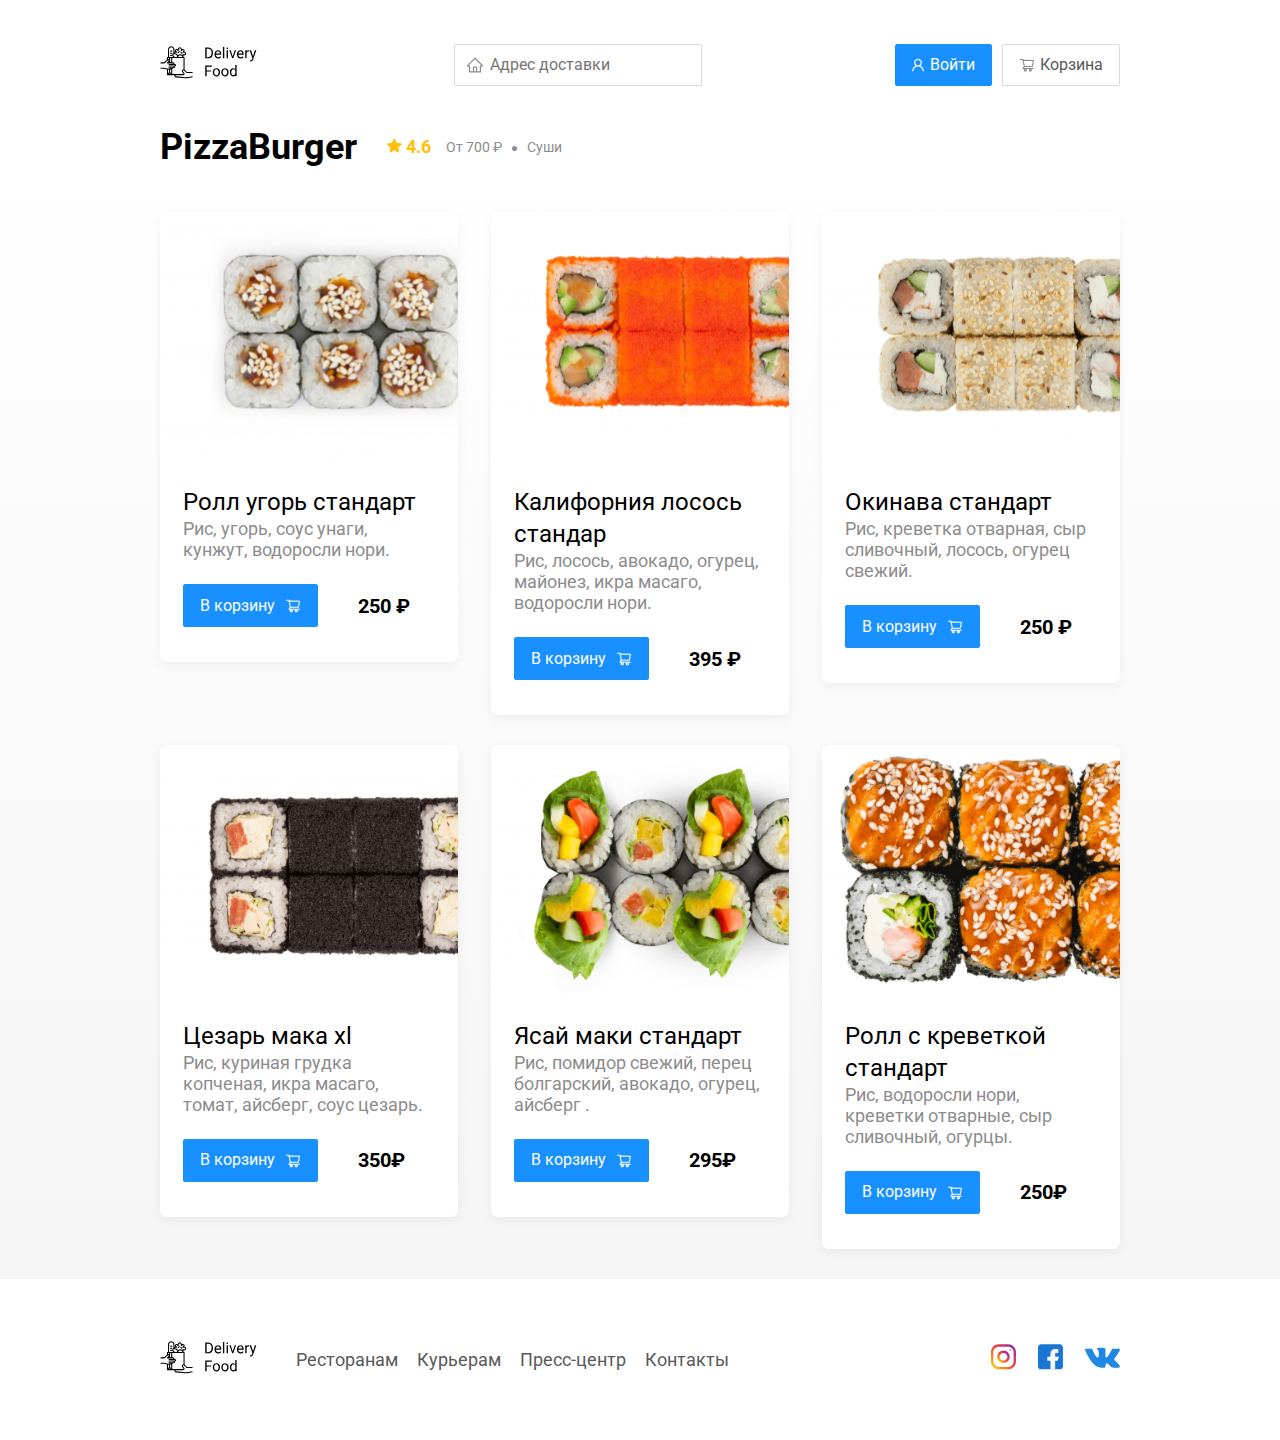
==== restaurant.html @ 7a670e58 "Add files via upload" ====
<!DOCTYPE html>
<html lang="ru">
<head>
    <meta charset="UTF-8">
    <meta name="viewport" content="width=device-width, initial-scale=1.0">
    <title>Pizza Burger</title>
    <link href="https://fonts.googleapis.com/css?family=Roboto:400,700&display=swap&subset=cyrillic" rel="stylesheet"> 
    <link rel="stylesheet" href="css\normalize.css">
    <link rel="stylesheet" href="css/style.css">
    
</head>
<body>
 <div class="container">
    <header class="header">
        <a href="index.html" class="logo">
            <img src="img/logo.svg" alt="Logo" >
        </a>
        <input type="text" class="input input-address" placeholder="Адрес доставки">
        <div class="buttons">
            <button class="button button-primary">
                <img src="img/user.svg" alt="user" class="button-icon" >
                <span class="button-text">Войти</span>
                </button>
            <button class="button">
               <img src="img/shopping-cart.svg" alt="shopping-cart" class="button-icon"> 
               <span class="button-text">Корзина</span>
            </button>
        </div>
    </header>      
 </div>
 <main class="main">
     <div class="container">
        
    
        <section class="restaurants">
           <div class="section-heading">
               <h2 class="section-title">PizzaBurger</h2>
               <div class="card-info">
                <div class="rating"><img src="img/star.svg" alt="star" class ="rating-star">
                    4.6                       </div>
                 <div class="price">От 700 ₽</div>
                 <div class="category">Суши</div>
            </div>
            <!-- /.card-info -->
    
           </div> 
           <div class="cards">
               <div class="card">
                   <img src="img\promo1.svg" alt="image" class="card-image">
                   <div class="card-text">
                       <div class="card-heading">
                           <h3 class="card-title card-title-reg">Ролл угорь стандарт</h3>
                           
                       </div>
                       <!-- /.card-heading -->
                       <div class="card-info">
                            <div class="ingredients">Рис, угорь, соус унаги, кунжут, водоросли нори.</div>
                       </div>
                       <!-- /.card-info -->
                       <div class="card-buttons">
                           <button class="button button-primary">
                               <span class="button-card-text">В корзину</span>
                               <img src="img\sopping-white.svg" alt="shopping-cart" class="button-card-image">
                           </button>
                           <strong class="card-price-bold">250 ₽</strong>
                       </div>
                   </div>
                   <!-- /.card-text -->
               </div>
               <!-- /.card -->
    
               <div class="card">
                <img src="img\promo2.svg" alt="image" class="card-image">
                <div class="card-text">
                    <div class="card-heading">
                        <h3 class="card-title card-title-reg">Калифорния лосось стандар</h3>
                        
                    </div>
                    <!-- /.card-heading -->
                    <div class="card-info">
                         <div class="ingredients">Рис, лосось, авокадо, огурец, майонез, икра масаго, водоросли нори.</div>
                    </div>
                    <!-- /.card-info -->
                    <div class="card-buttons">
                        <button class="button button-primary">
                            <span class="button-card-text">В корзину</span>
                            <img src="img\sopping-white.svg" alt="shopping-cart" class="button-card-image">
                        </button>
                        <strong class="card-price-bold">395 ₽</strong>
                    </div>
                </div>
                <!-- /.card-text -->
            </div>
            <!-- /.card -->
    
            <div class="card">
                <img src="img\promo3.svg" alt="image" class="card-image">
                <div class="card-text">
                    <div class="card-heading">
                        <h3 class="card-title card-title-reg">Окинава стандарт</h3>
                        
                    </div>
                    <!-- /.card-heading -->
                    <div class="card-info">
                         <div class="ingredients">Рис, креветка отварная, сыр сливочный, лосось, огурец свежий.</div>
                    </div>
                    <!-- /.card-info -->
                    <div class="card-buttons">
                        <button class="button button-primary">
                            <span class="button-card-text">В корзину</span>
                            <img src="img\sopping-white.svg" alt="shopping-cart" class="button-card-image">
                        </button>
                        <strong class="card-price-bold">250 ₽</strong>
                    </div>
                </div>
                <!-- /.card-text -->
            </div>
            <!-- /.card -->
    
            <div class="card">
                <img src="img\promo4.svg" alt="image" class="card-image">
                <div class="card-text">
                    <div class="card-heading">
                        <h3 class="card-title card-title-reg">Цезарь мака xl</h3>
                        
                    </div>
                    <!-- /.card-heading -->
                    <div class="card-info">
                         <div class="ingredients">Рис, куриная грудка копченая, икра масаго, томат, айсберг, соус цезарь.</div>
                    </div>
                    <!-- /.card-info -->
                    <div class="card-buttons">
                        <button class="button button-primary">
                            <span class="button-card-text">В корзину</span>
                            <img src="img\sopping-white.svg" alt="shopping-cart" class="button-card-image">
                        </button>
                        <strong class="card-price-bold">350₽</strong>
                    </div>
                </div>
                <!-- /.card-text -->
            </div>
            <!-- /.card -->
    
            <div class="card">
                <img src="img\promo5.svg" alt="image" class="card-image">
                <div class="card-text">
                    <div class="card-heading">
                        <h3 class="card-title card-title-reg">Ясай маки стандарт</h3>
                        
                    </div>
                    <!-- /.card-heading -->
                    <div class="card-info">
                         <div class="ingredients">Рис, помидор свежий, перец болгарский, авокадо, огурец, айсберг .</div>
                    </div>
                    <!-- /.card-info -->
                    <div class="card-buttons">
                        <button class="button button-primary">
                            <span class="button-card-text">В корзину</span>
                            <img src="img\sopping-white.svg" alt="shopping-cart" class="button-card-image">
                        </button>
                        <strong class="card-price-bold">295₽</strong>
                    </div>
                </div>
                <!-- /.card-text -->
            </div>
            <!-- /.card -->
    
            <div class="card">
                <img src="img\promo6.svg" alt="image" class="card-image">
                <div class="card-text">
                    <div class="card-heading">
                        <h3 class="card-title card-title-reg">Ролл с креветкой стандарт</h3>
                        
                    </div>
                    <!-- /.card-heading -->
                    <div class="card-info">
                         <div class="ingredients">Рис, водоросли нори, креветки отварные, сыр сливочный, огурцы.</div>
                    </div>
                    <!-- /.card-info -->
                    <div class="card-buttons">
                        <button class="button button-primary">
                            <span class="button-card-text">В корзину</span>
                            <img src="img\sopping-white.svg" alt="shopping-cart" class="button-card-image">
                        </button>
                        <strong class="card-price-bold">250₽</strong>
                    </div>
                </div>
                <!-- /.card-text -->
            </div>
            <!-- /.card -->
            
    
           </div>
           <!-- /.cards -->
        </section>  
     </div>
     <!-- /.conteiner -->
 </main>
 <footer class="footer">
     <div class="container">
       <div class="footer-block">
        <a href="index.html" class="footer-logo">
            <img src="img/logo.svg" alt="Logo" >
        </a>
           <nav class="footer-nav">
               <a href="#" class="footer-link">Ресторанам</a>
               <a href="#" class="footer-link">Курьерам</a>
               <a href="#" class="footer-link">Пресс-центр</a>
               <a href="#" class="footer-link">Контакты</a>
           </nav>
           <div class="social-links">
               <a href="#" class="social-link"><img src="img\Group 1.svg"></a>
               <a href="#" class="social-link"><img src="img\Group 2.svg"></a>
               <a href="#" class="social-link"><img src="img\Group 3.svg"></a>
           </div>
           <!-- /.cocial-links -->
       </div>  

     </div>
 </footer>
 <!-- /.footer -->
</body>
</html>
---- css/style.css ----
* {
    box-sizing: border-box;
}
body {
    font-family: 'Roboto', sans-serif;
    padding-top: 44px;
}
.main {
    background: linear-gradient(180deg, rgba(245, 245, 245, 0) 1.04%, #F5F5F5 100%);
}
.container {
    max-width: 1200px;
    margin: auto;
}
.header {
    display: flex;
    align-items: center;
    justify-content: space-between;
    margin-bottom: 40px;
}
.input {
    background: #FFFFFF;
    border: 1px solid #D9D9D9;
    border-radius: 2px;
    font-size: 16px;
    line-height: 24px;
    padding: 8px;
    padding-left: 35px;
    background-repeat: no-repeat;
    background-position: left 11px center;
}
.input-address {
    flex: 0,8;
    background-image: url(../img/home.svg);
      
}
.input-search {
    width: 300px;
    background-image: url(../img/search.svg);
    margin-left: auto;    
}
.buttons {
    display: flex;
    align-items: center;
}
.button {
    display: flex;
    align-items: center;
    padding: 8px 16px;
    background: #FFFFFF;
    border: 1px solid #D9D9D9;
    box-sizing: border-box;
    box-shadow: 0px 0px 2px rgba(0, 0, 0, 0.0015);
    border-radius: 2px;
    color: #595959;
    font-size: 16px;
    line-height: 24px;  
}
.button-primary {
    background: #1890FF;
    border: 1px solid #1890FF;
    color: #FFFFFF;
    margin-right: 10px;
}
.button-icon {
    margin-right: 6px;
}
.button-card-text {
    margin-right: 10px;
}
.promo {
    box-shadow: 0px 7px 12px rgba(158, 158, 163, 0.1);
    background: #FFF1B8 url(../img/promo-img.png) no-repeat top -100px right -190px / 700px;
    border-radius: 10px;
    padding: 68px 70px;
    margin-bottom: 56px;
}
.promo-title {
    font-style: normal;
    font-weight: bold;
    font-size: 39px;
    line-height: 46px;
    color: #302C34;
}
.promo-text {
    max-width: 538px;
    font-style: normal;
    font-weight: normal;
    font-size: 24px;
    line-height: 28px;
    color: #302C34;

}
.section-heading {
    display: flex;
    align-items: center;
    
    margin-bottom: 44px;
}
.section-title {
    font-style: normal;
    font-weight: bold;
    font-size: 36px;
    line-height: 42px;
    color: #000000;
    margin: 0;
    margin-right: 30px;
}
.cards {
    display: flex;
    flex-wrap: wrap;
    justify-content: space-between;
    align-items: flex-start;
}
.card {
    background: #FFFFFF;
    box-shadow: 0px 4px 12px rgba(0, 0, 0, 0.05);
    border-radius: 7px;
    overflow: hidden;
    margin-bottom: 30px;
    flex-basis: 31%;
    text-decoration: none;
}
.card-image {
    width: 384px;
    height: 250px;
    object-fit: cover;
}
.card-text {
    padding-top: 20px;
    padding-bottom: 35px;
    padding-right: 23px;
    padding-left: 23px;
}
.card-heading {
    display: flex;
    align-items: center;
    justify-content: space-between;
}
.card-title {
    margin: 0;
    font-style: normal;
    font-weight: bold;
    font-size: 24px;
    line-height: 32px;
}
.card-title-reg {
    font-weight: 400;
}
.card-tag {
    font-style: normal;
    font-weight: normal;
    font-size: 12px;
    line-height: 20px;
    color: #FFFFFF;
    background: #262626;
    border-radius: 2px;
    padding: 1px 8px;
}
.card-info {
    display: flex;
    align-items: center;
    flex-wrap: wrap;
    
}
.card-buttons {
    display: flex;
    align-items: center;
    margin-top: 24px;
    
}
.card-price-bold {
    font-style: normal;
    font-weight: bold;
    font-size: 20px;
    line-height: 32px;
    margin-left: 30px;
}
.rating {
    margin-right: 26px;
    color: #FFC107;
    font-weight: bold;
    font-size: 18px;
    line-height: 32px;
}
.price,
.category {
    color: #8C8C8C;
    font-size: 18px;
    line-height: 32px;
}
.price {
    margin-right: 10px;
}
.ingredients {
    color: #8C8C8C;
    font-size: 18px;
    line-height: 21px;
}
.category {
    text-overflow: ellipsis;
    overflow: hidden;
    white-space: nowrap;
    max-width: 150px;
}
.price:after {
    content: "";
    width: 5px;
    height: 5px;
    background-color: #8c8c8c;
    display: inline-block;
    vertical-align: middle;
    border-radius: 50%;
    margin-left: 10px;
}
.footer {
    padding: 60px 0;
}
.footer-block {
    display: flex;
    align-items: center;
    justify-content: space-between;
}
.footer-nav {
    margin-left: 35px;
    margin-right: auto;
}
.footer-link {
    display: inline-block;
    color: #595959;
    font-style: normal;
    font-weight: normal;
    font-size: 18px;
    line-height: 21px;
    text-decoration: none;

}
.footer-link:not(:last-child) {
    margin-right: 15px;
}
.social-links {
    display: flex;
    align-items: center;
    }
.social-link:not(:last-child) {
    margin-right: 21px;
}

@media (max-width: 1366px) {
    .container {
        max-width: 960px;
    }
   .promo {
       background-position: center right -300px;
       background-size: 750px;
   } 
   .rating {
       margin-right: 15px;

   }
    .category,.price {
        font-size: 14px;
    }
    
}
@media (max-width: 992px) {
    .container {
        max-width: 750px;
    }
    .promo {
        padding: 50px;
        background-size: 500px;
        background-position: center right -150px;
    }
    .promo-text {
        font-size: 18px;
        max-width: 400px;
    }
    .card {
        flex-basis: 49%;
    }
    .footer-link {
        font-size: 16px;
    }

}
@media (max-width: 768px) {
    .container {
        min-width: 560px;
    }
    .card-info {
        flex-wrap: wrap;

    }
    .card.rating {
        flex-basis: 100%;
    }
    .card-title {
        font-size: 18px;
    }
    .promo {
        background-size: 400px;
        background-position: bottom 50px right;
        
    }
    .promo-title {
        font-size: 24px;
        line-height: 1.4;
        
    }
    .promo-text {
        margin-top: o;
    }
    

}
@media (max-width: 578px) {
    .container {
        width: 90%;
    }
    .header {
        flex-wrap: wrap;
    }
    .input-address {
        margin-top: 15px;
        order: 5;
        flex: 1;
    }
    .promo {
        background-color: none;

    }
    .promo-title {
        margin-bottom: 10px;
    }
    .section-title {
        font-size: 20px;
    }
    .card {
        flex-basis: 100%;
    }
    .card-image {
        width: 100%;
    }
    .footer {
        padding: 30px 0;
    }
    .footer-block {
        align-items: flex-start;
    }
    .footer-nav {
        margin-left: 0;
        margin-right: 0;
        order: 0;
        display: flex;
        flex-direction: column;
    }
    .footer-logo {
        margin-right: 15px;
        order: 1;
    }
    .social-links {
        order: 2;
    }
}
@media (max-width: 480px) {
    .button-text {
        display: none;
    }
    .button {
        min-height: 40px;
    }
    .button-icon {
        margin: 0;
    }
    .section-heading {
        flex-wrap: wrap;
    }
    .promo {
        padding: 20px;
    }
    .footer-block {
        flex-wrap: wrap;
        flex-direction: column;
        align-items: center;
    }
    .footer-logo {
        order: 0;
        margin-bottom: 20px;
    }
    .footer-nav {
        margin-bottom: 20px;
        text-align: center;
    }
    .footer-link:not(last-shild) {
        margin-right: 0;
    }
}
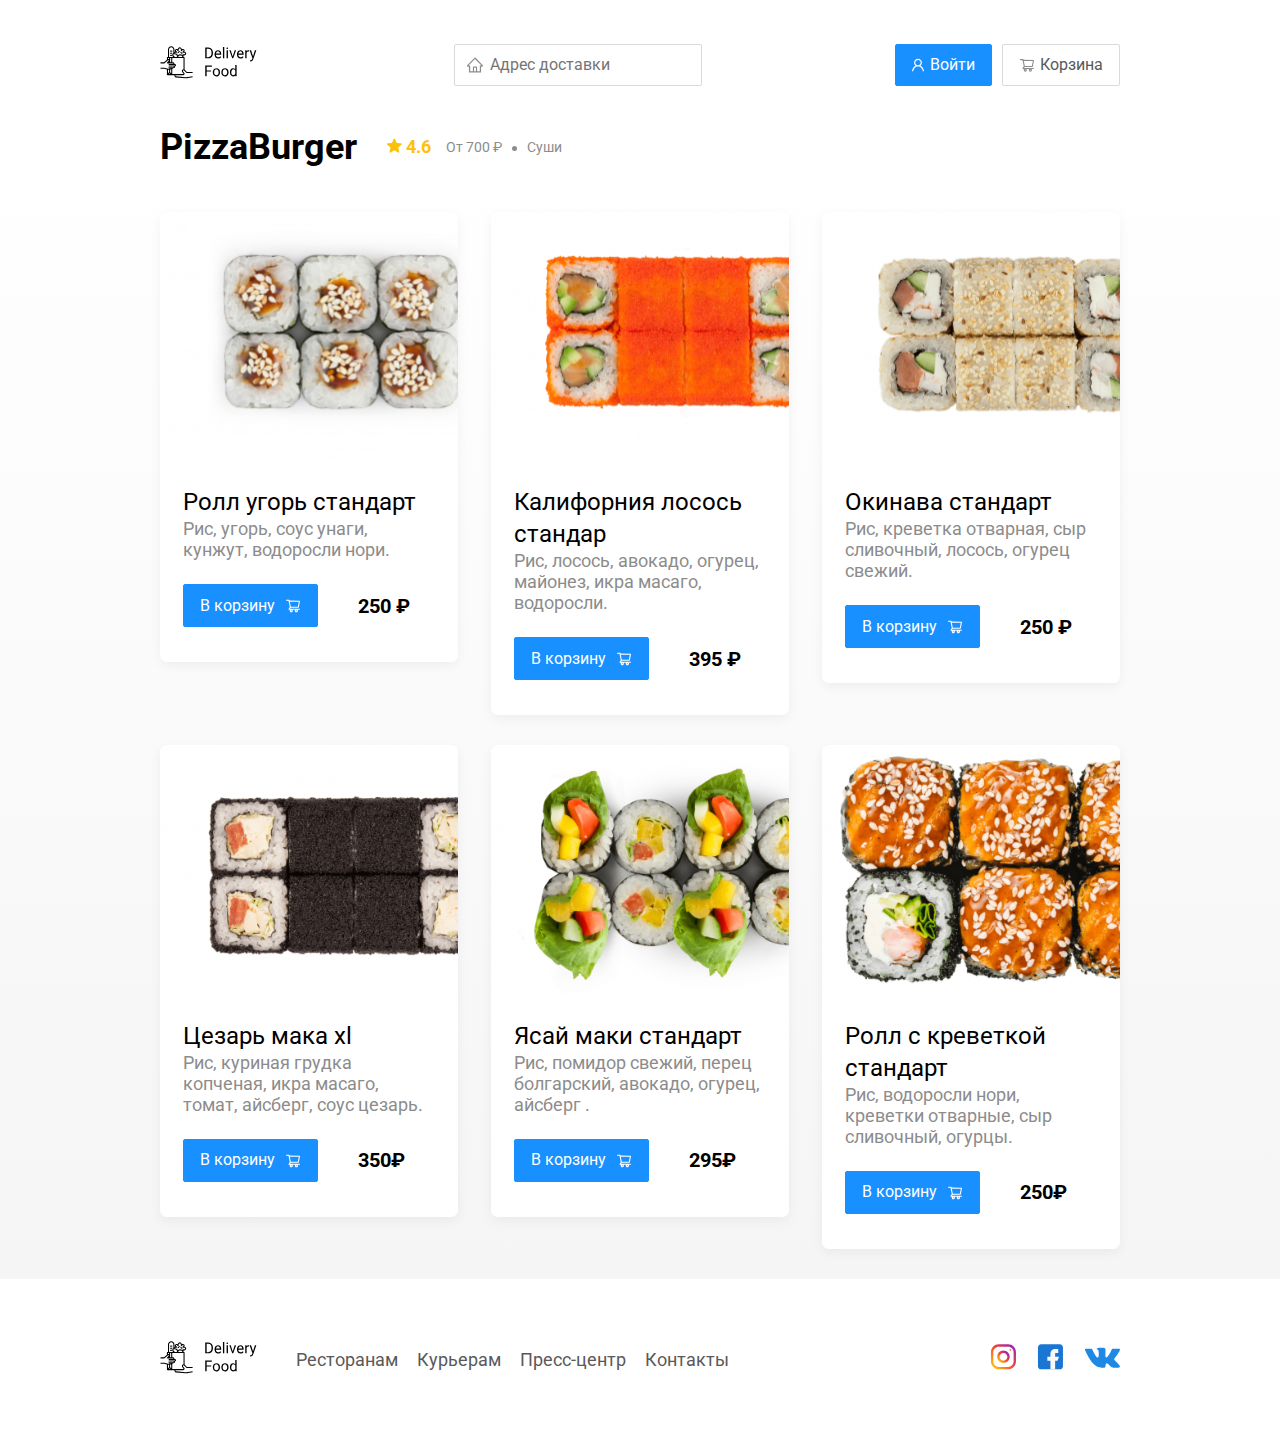
==== commit eb39e82b: "Add files via upload" ====
--- a/restaurant.html
+++ b/restaurant.html
@@ -7,12 +7,13 @@
     <link href="https://fonts.googleapis.com/css?family=Roboto:400,700&display=swap&subset=cyrillic" rel="stylesheet"> 
     <link rel="stylesheet" href="css\normalize.css">
     <link rel="stylesheet" href="css/style.css">
+    <link rel="stylesheet" href="css\animate.css">
     
 </head>
 <body>
  <div class="container">
     <header class="header">
-        <a href="index.html" class="logo">
+        <a href="index.html" class="logo animated bounce">
             <img src="img/logo.svg" alt="Logo" >
         </a>
         <input type="text" class="input input-address" placeholder="Адрес доставки">
@@ -21,7 +22,7 @@
                 <img src="img/user.svg" alt="user" class="button-icon" >
                 <span class="button-text">Войти</span>
                 </button>
-            <button class="button">
+            <button class="button" id="cart-button">
                <img src="img/shopping-cart.svg" alt="shopping-cart" class="button-icon"> 
                <span class="button-text">Корзина</span>
             </button>
@@ -78,7 +79,7 @@
                     </div>
                     <!-- /.card-heading -->
                     <div class="card-info">
-                         <div class="ingredients">Рис, лосось, авокадо, огурец, майонез, икра масаго, водоросли нори.</div>
+                         <div class="ingredients">Рис, лосось, авокадо, огурец, майонез, икра масаго, водоросли.</div>
                     </div>
                     <!-- /.card-info -->
                     <div class="card-buttons">
@@ -219,5 +220,69 @@
      </div>
  </footer>
  <!-- /.footer -->
+
+ <div class="modal">
+     <div class="modal-dialog">
+         <div class="modal-header">
+             <h3 class="modal-title">Корзина</h3>
+             <button class="close">&times;</button>
+         </div>
+         <!-- /.modal-header -->
+         <div class="modal-body">
+             <div class="food-row">
+                 <span class="food-name">Ролл угорь стандарт</span>
+                 <strong class="food-price">250 ₽</strong>
+                 <div class="food-counter">
+                     <button class="counter-button">-</button>
+                     <span class="counter">1</span>
+                     <button class="counter-button">+</button>
+                 </div>
+             </div>
+             <!-- /.food-row -->
+             <div class="food-row">
+                <span class="food-name">Ролл угорь стандарт</span>
+                <strong class="food-price">250 ₽</strong>
+                <div class="food-counter">
+                    <button class="counter-button">-</button>
+                    <span class="counter">1</span>
+                    <button class="counter-button">+</button>
+                </div>
+            </div>
+            <!-- /.food-row -->
+            <div class="food-row">
+                <span class="food-name">Ролл угорь стандарт</span>
+                <strong class="food-price">250 ₽</strong>
+                <div class="food-counter">
+                    <button class="counter-button">-</button>
+                    <span class="counter">1</span>
+                    <button class="counter-button">+</button>
+                </div>
+            </div>
+            <!-- /.food-row -->
+            <div class="food-row">
+                <span class="food-name">Ролл угорь стандарт</span>
+                <strong class="food-price">250 ₽</strong>
+                <div class="food-counter">
+                    <button class="counter-button">-</button>
+                    <span class="counter">1</span>
+                    <button class="counter-button">+</button>
+                </div>
+            </div>
+            <!-- /.food-row -->
+             
+         </div>
+         <!-- /.modal-body -->
+         <div class="modal-footer">
+             <span class="modal-pricetag">1250 ₽</span>
+             <div class="footer-buttons">
+                 <button class="button button-primary">Оформить заказ</button>
+                 <button class="button">Отмена</button>
+             </div>
+         </div>
+         <!-- /.modal-footer -->
+     </div>
+     <!-- /.modal-dialog -->
+ </div>
+ <script src="js\main.js"></script>
 </body>
 </html>--- a/css/style.css
+++ b/css/style.css
@@ -245,6 +245,110 @@
 .social-link:not(:last-child) {
     margin-right: 21px;
 }
+.modal {
+
+    position: fixed;
+    left: 0;
+    top: 0;
+    width: 100%;
+    height: 100%;
+    background: rgba(0, 0, 0, 0.4);
+    display: none;
+}
+.is-open {
+    display: flex;
+}
+.modal-dialog {
+    max-width: 780px;
+    width: 95%;
+    background: #FFFFFF;
+    border-radius: 5px;
+    margin: auto;
+    padding: 40px 45px;
+}
+.modal-header {
+    display: flex;
+    align-items: center;
+    justify-content: space-between;
+    margin-bottom: 45px;
+}
+.modal-title {
+    margin: 0;
+    font-weight: bold;
+    font-size: 36px;
+    line-height: 42px;
+}
+.close {
+    font-size: 36px;
+    border: none;
+    background-color: transparent;
+}
+.modal-body {
+    margin-bottom: 52px;
+}
+.food-row {
+    display: flex;
+    align-items: flex-start;
+    justify-content: space-between;
+    padding-bottom: 8px;
+    border-bottom: 1px solid #D9D9D9;
+    margin-bottom: 15px;
+}
+.food-name {
+    font-size: 18px;
+    line-height: 32px;
+}
+.food-price {
+    margin-left: auto;
+    margin-right: 47px;
+    font-weight: bold;
+    font-size: 20px;
+    line-height: 32px;
+}
+.food-counter {
+    display: flex;
+    align-items: center;
+    
+}
+.counter-button {
+    display: flex;
+    align-items: center;
+    justify-content: center;
+    width: 39px;
+    height: 32px;
+    background: #FFFFFF;
+    border: 1px solid #40A9FF;
+    box-sizing: border-box;
+    border-radius: 2px;
+    font-weight: normal;
+    font-size: 14px;
+    line-height: 22px;
+    color: #40A9FF;
+}
+.counter {
+    font-size: 16px;
+    line-height: 24px;
+    margin-left: 10px;
+    margin-right: 10px;
+
+}
+.modal-footer {
+    display: flex;
+    align-items: center;
+    justify-content: space-between;
+}
+.footer-buttons {
+    display: flex;
+    align-items: center;
+}
+.modal-pricetag {
+    background: #262626;
+    border-radius: 5px;
+    color: #ffffff;
+    padding: 15px 20px;
+    font-size: 20px;
+    line-height: 23px;
+}
 
 @media (max-width: 1366px) {
     .container {
